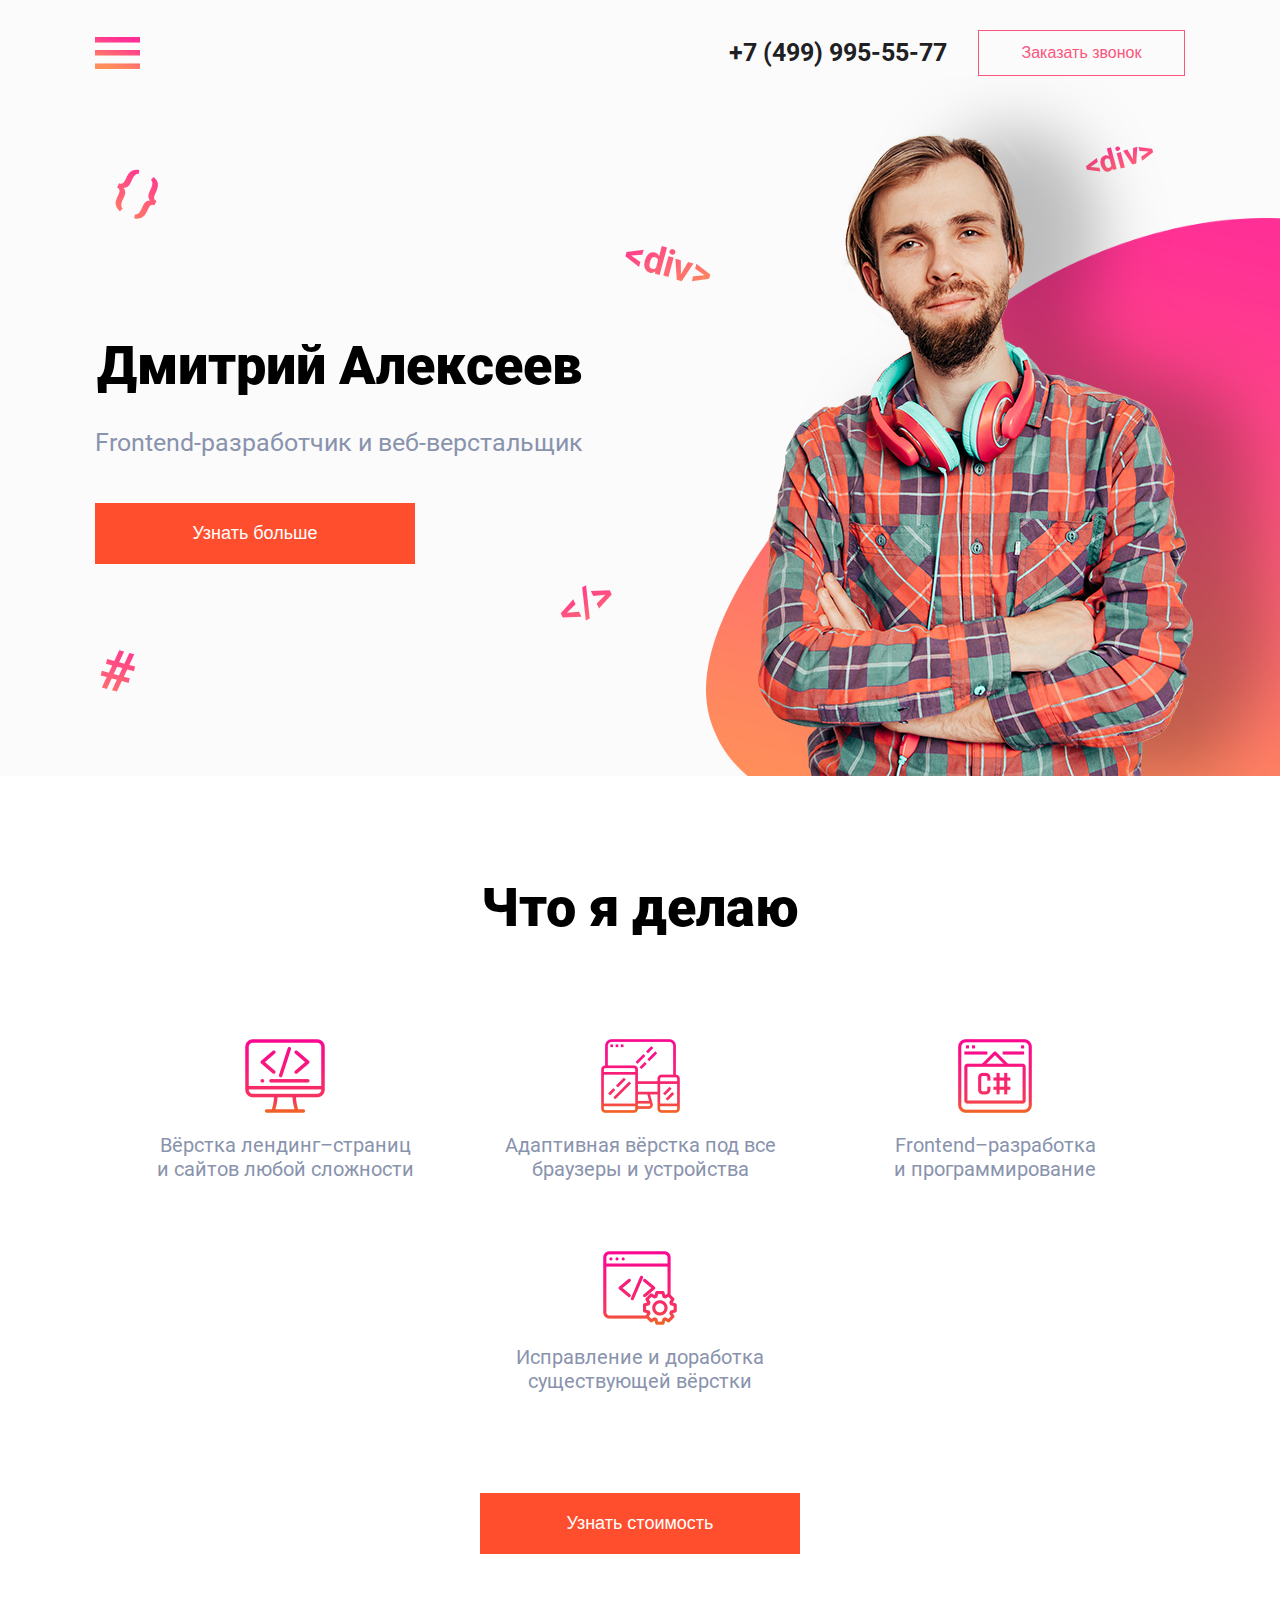
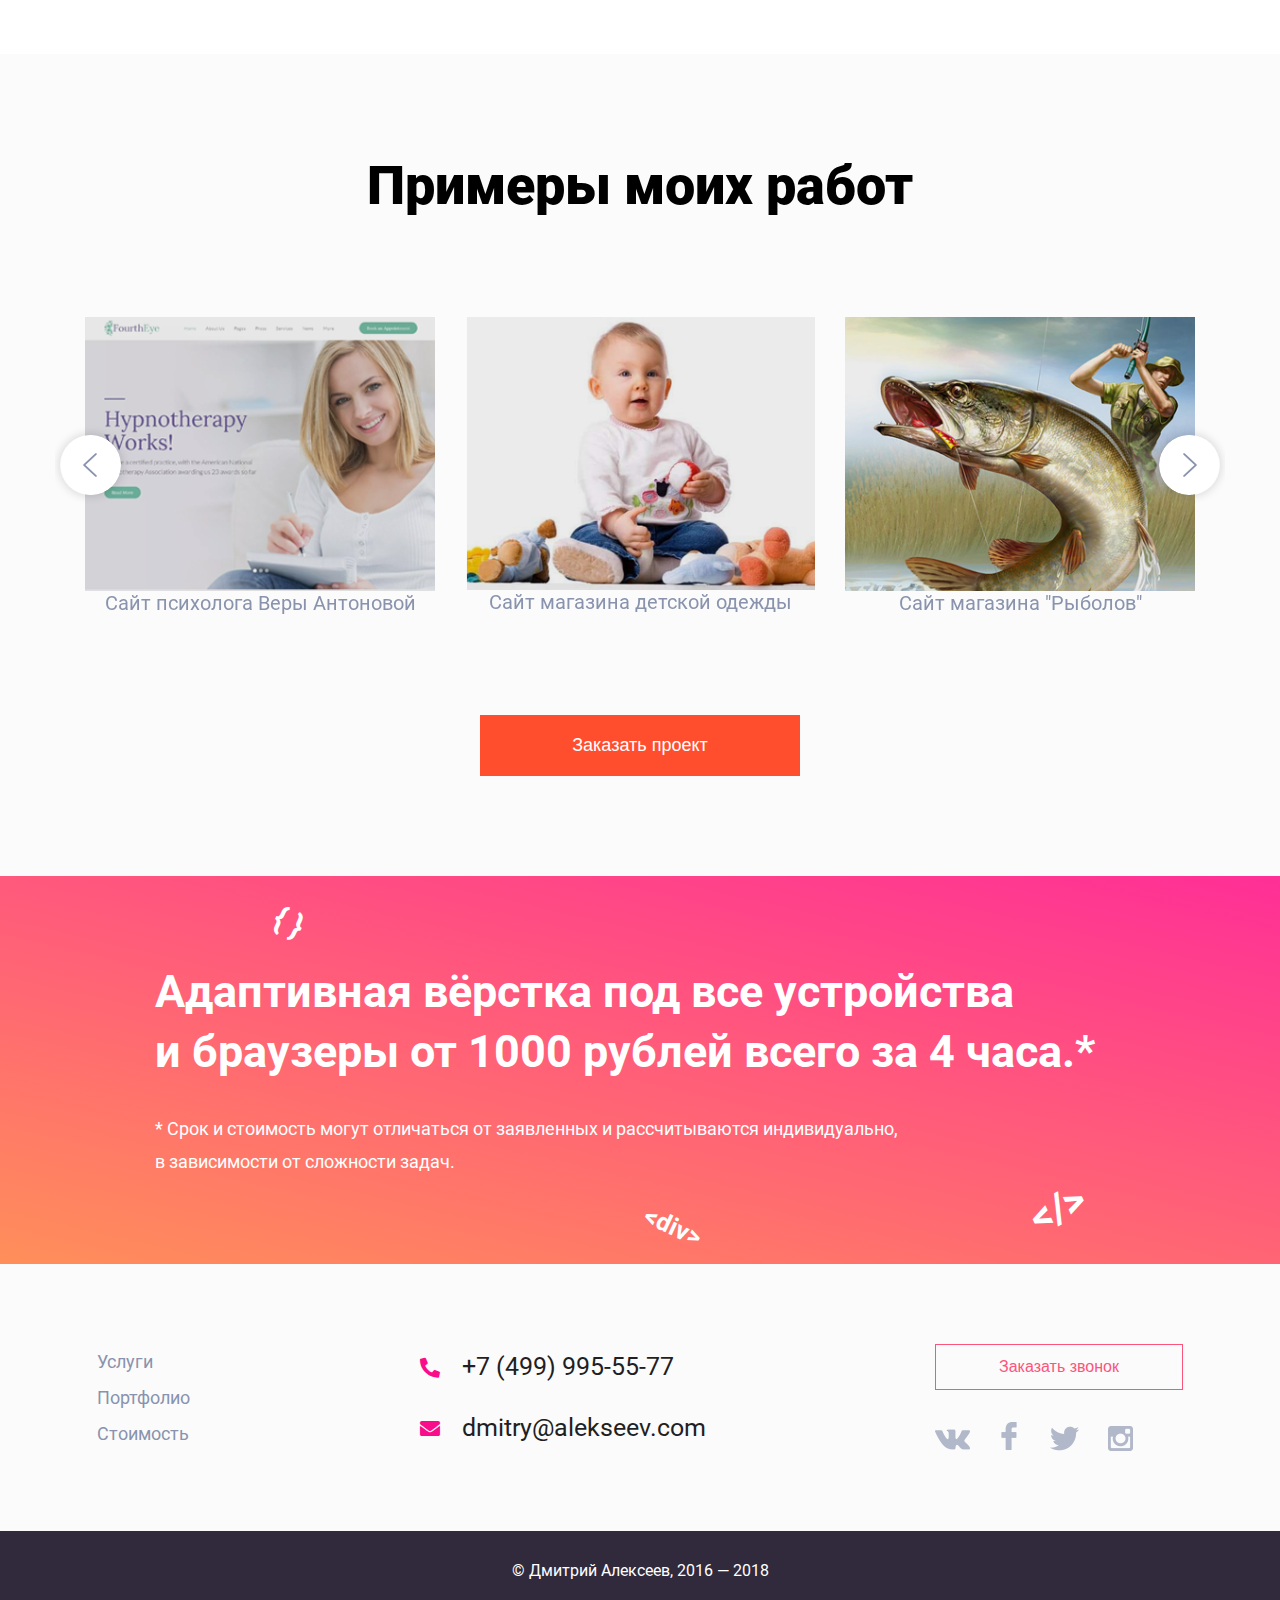
==== index.html @ 18b5cdb7 "first commit" ====
<!DOCTYPE html>
<html lang="ru">

<head>
  <meta charset="utf-8">
  <title>Диплом</title>
  <link rel="stylesheet" type="text/css" href="css/styles.css">
  
  <!-- <link href='http://fonts.googleapis.com/css?family=Roboto' rel='stylesheet' type='text/css'> -->
  <!-- npm run dev -->
  <!-- <script src="js/jquery-3.4.1.min.js" defer></script> -->

  <script src="js/swiper-bundle.min.js"></script>  
  <script src="js/script.js" defer></script>  
  <meta name= "viewport" content= "width=device-width, initial-scale=1, shrink-to-fit=no" >
  <!-- <link rel="stylesheet" href="https://maxcdn.bootstrapcdn.com/font-awesome/4.5.0/css/font-awesome.min.css"> -->
  <link rel="stylesheet" type="text/css" href="css/all.css"><!-- шрифт с иконками -->

  <link rel="apple-touch-icon" sizes="72x72" href="img/ico/apple-touch-icon.png">
  <link rel="icon" type="image/png" sizes="32x32" href="img/ico/favicon-32x32.png">
  <link rel="icon" type="image/png" sizes="16x16" href="img/ico/favicon-16x16.png">
  <link rel="manifest" href="img/ico/site.webmanifest">
  <link rel="mask-icon" href="img/ico/safari-pinned-tab.svg" color="#5bbad5">
  <meta name="msapplication-TileColor" content="#00aba9">
  <meta name="theme-color" content="#ffffff">
</head>

<body>

<header class="header center-wrapper">
  <button class="header__button"></button>
  <nav class="header__navigation navigation">
    <ul class="navigation__menu">
      <li><a href="#">Услуги</a></li>
      <li><a href="#">Портфолио</a></li>
      <li><a href="#">Стоимость</a></li>
    </ul>
  </nav>
  <a class="header__number" 
      href="tel:+74999955577">
      +7 (499) 995-55-77
  </a>
  <button class="header__call-back call-back">Заказать звонок</button>
</header>



<main class="main"> 
  <section class="main__main-character main-character center-wrapper">
    <div class="main-character__photo-wrapper">
      <img
        class="photo"
        src="img/man.png"
        alt="Имя разработчика"
      >      
    </div>
    <div class="main-character__description">
      <h1 class="name">Дмитрий Алексеев</h1>
      <p class="prof">Frontend-разработчик и веб-верстальщик</p>
      <button class="orange-button see-more">Узнать больше</button>
    </div>
    <div class="elements" aria-hidden="true">
        <div class="elements__item elements__item--1">{ }</div>
        <div class="elements__item elements__item--2">&lt;div&gt;</div>
        <div class="elements__item elements__item--3">#</div>
        <div class="elements__item elements__item--4">&lt;div&gt;</div>
        <div class="elements__item elements__item--5">&lt;/&gt;</div>
    </div>
  </section>

  <section class="i-doing">
    <h2 class="title">Что я делаю</h2>
    <ul class="i-doing__group center-wrapper">
      <li class="i-doing__item i-doing__item--1">
        <!-- <img src="img/i-doing/i-doing-1.png"> -->
        <a href="#" class="i-doing__name name-elem">Вёрстка лендинг–страниц
            и&nbsp;сайтов любой сложности</a>
      </li>
      <li class="i-doing__item i-doing__item--2">
        <!-- <img src="img/i-doing/i-doing-2.png"> -->
        <a href="#" class="i-doing__name name-elem">Адаптивная вёрстка под все
            браузеры и&nbsp;устройства</a>
      </li>
      <li class="i-doing__item i-doing__item--3">
        <!-- <img src="img/i-doing/i-doing-3.png"> -->
        <a href="#" class="i-doing__name name-elem">Frontend–разработка
            и&nbsp;программирование</a>
      </li>
      <li class="i-doing__item i-doing__item--4">
          <!-- <img src="img/i-doing/i-doing-4.png"> -->
          <a href="#" class="i-doing__name name-elem">Исправление и доработка
              существующей вёрстки</a>
        </li>
    </ul>
    <button class="orange-button i-doing__cost">Узнать стоимость</button>
  </section>

  <section class="example center-wrapper">
    <h2 class="title">Примеры моих работ</h2>
    <ul class="example__list">
      <li class="example__item">
        <img src="img/examples/example-1.png" alt="сайт-пример">
        <a href="#" class="example__name name-elem">Сайт психолога Веры Антоновой</a>
      </li>
      <li class="example__item">
        <img src="img/examples/example-2.png" alt="сайт-пример">
        <a href="#" class="example__name name-elem">Сайт магазина детской одежды</a>
      </li>
      <li class="example__item">
        <img src="img/examples/example-3.png" alt="сайт-пример">
        <a href="#" class="example__name name-elem">Сайт магазина "Рыболов"</a>
      </li>
    </ul>
    <button class="example__arrow example__arrow--left"></button>
    <button class="example__arrow example__arrow--right"></button>
    <div class="example__pagination"></div>
    <button class="example__to-order orange-button">Заказать проект</button>
  </section>

  <section class="advertising">
      <div class="advertising__message">
        <h2 class="advertising__head">Адаптивная вёрстка под все устройства и&nbsp;браузеры от&nbsp;1000&nbsp;рублей всего за&nbsp;4&nbsp;часа.*</h2>
        <p class="advertising__main">* Срок и&nbsp;стоимость могут отличаться от&nbsp;заявленных и&nbsp;рассчитываются индивидуально, 
        в&nbsp;зависимости от&nbsp;сложности задач.</p>
        <div class="elements" aria-hidden="true">
            <div class="elements__bot-item elements__bot-item--1">{ }</div>
            <div class="elements__bot-item elements__bot-item--2">&lt;/&gt;</div>
            <div class="elements__bot-item elements__bot-item--3">#</div>
            <div class="elements__bot-item elements__bot-item--4">&lt;div&gt;</div>
            <div class="elements__bot-item elements__bot-item--5">{ }</div>
        </div>
      </div>
  </section>
</main>

<footer class="footer">
  <div class="footer__bottom-menu bottom-menu center-wrapper">
    <nav class="bottom-menu__left">
      <ul class="bottom-menu__nav">
        <li><a href="#">Услуги</a></li>
        <li><a href="#">Портфолио</a></li>
        <li><a href="#">Стоимость</a></li>
      </ul>
    </nav>
    <div class="bottom-menu__center">
      <a class="bottom-menu__number" 
      href="tel:+74999955577">
      <i class="fa fa-phone-alt"></i> +7 (499) 995-55-77
      </a>
      <a class="bottom-menu__mail" 
      href="mailto:dmitry@alekseev.com">
      <i class="fa fa-envelope"></i> dmitry@alekseev.com
      </a>
    </div>
    <div class="bottom-menu__right">
      <button class="bottom-menu__call-back call-back">Заказать звонок</button>
      <ul class="social-networks bottom-menu__icon">        
        <li><a href="#" aria-label="Вконтакте" class="social-networks__item social-networks__item--vk"></a></li>
        <li><a href="#" aria-label="Facebook" class="social-networks__item social-networks__item--fb"></a></li>
        <li><a href="#" aria-label="Twitter" class="social-networks__item social-networks__item--tw"></a></li>
        <li><a href="#" aria-label="Instagram" class="social-networks__item social-networks__item--inst"></a></li>
      </ul>
    </div>
  </div>
  <p class="footer__credits">
    &copy; Дмитрий Алексеев, 2016&nbsp;&mdash; 2018
  </p>
</footer>

<!--<a href="#" class="up-button">наверх</a>-->
</body>
</html>
---- css/styles.css ----
﻿/* @font-face {
  font-family:Roboto-Black;
  src: url('../fonts/Roboto-Black.ttf') format('truetype');
}

@font-face {
 font-family:Roboto-Regular;
 src: url('../fonts/Roboto-Regular.ttf') format('truetype');
} */

@font-face {
  font-family: 'Roboto';
  font-style: normal;
  font-weight: 400;
  src: local(''),
       url('../fonts/roboto-v20-latin_cyrillic-regular.woff2') format('woff2'), /* Super Modern Browsers */
       url('../fonts/roboto-v20-latin_cyrillic-regular.woff') format('woff'); /* Modern Browsers */
}

/* roboto-500 - latin_cyrillic */
@font-face {
  font-family: 'Roboto';
  font-style: normal;
  font-weight: 500;
  src: local(''),
       url('../fonts/roboto-v20-latin_cyrillic-500.woff2') format('woff2'), /* Super Modern Browsers */
       url('../fonts/roboto-v20-latin_cyrillic-500.woff') format('woff'); /* Modern Browsers */
}

/* roboto-italic - latin_cyrillic */
@font-face {
  font-family: 'Roboto';
  font-style: italic;
  font-weight: 400;
  src: local(''),
       url('../fonts/roboto-v20-latin_cyrillic-italic.woff2') format('woff2'), /* Super Modern Browsers */
       url('../fonts/roboto-v20-latin_cyrillic-italic.woff') format('woff'); /* Modern Browsers */
}

/* roboto-500italic - latin_cyrillic */
@font-face {
  font-family: 'Roboto';
  font-style: italic;
  font-weight: 500;
  src: local(''),
       url('../fonts/roboto-v20-latin_cyrillic-500italic.woff2') format('woff2'), /* Super Modern Browsers */
       url('../fonts/roboto-v20-latin_cyrillic-500italic.woff') format('woff'); /* Modern Browsers */
}

/* roboto-700 - latin_cyrillic */
@font-face {
  font-family: 'Roboto';
  font-style: normal;
  font-weight: 700;
  src: local(''),
       url('../fonts/roboto-v20-latin_cyrillic-700.woff2') format('woff2'), /* Super Modern Browsers */
       url('../fonts/roboto-v20-latin_cyrillic-700.woff') format('woff'); /* Modern Browsers */
}

/* roboto-900 - latin_cyrillic */
@font-face {
  font-family: 'Roboto';
  font-style: normal;
  font-weight: 900;
  src: local(''),
       url('../fonts/roboto-v20-latin_cyrillic-900.woff2') format('woff2'), /* Super Modern Browsers */
       url('../fonts/roboto-v20-latin_cyrillic-900.woff') format('woff'); /* Modern Browsers */
}

/* roboto-900italic - latin_cyrillic */
@font-face {
  font-family: 'Roboto';
  font-style: italic;
  font-weight: 900;
  src: local(''),
       url('../fonts/roboto-v20-latin_cyrillic-900italic.woff2') format('woff2'), /* Super Modern Browsers */
       url('../fonts/roboto-v20-latin_cyrillic-900italic.woff') format('woff'); /* Modern Browsers */
}

/* roboto-700italic - latin_cyrillic */
@font-face {
  font-family: 'Roboto';
  font-style: italic;
  font-weight: 700;
  src: local(''),
       url('../fonts/roboto-v20-latin_cyrillic-700italic.woff2') format('woff2'), /* Super Modern Browsers */
       url('../fonts/roboto-v20-latin_cyrillic-700italic.woff') format('woff'); /* Modern Browsers */
}














































































html {
  box-sizing: border-box;
}

body {
    margin: 0;
    min-width: 320px;   /*медиа запросы и хром 337px */
    /* font: 14px "Roboto", "Arial", sans-serif ;     */
    font: 14px/20px "Roboto", "Arial", sans-serif ;    
    /* font-family: 'Comic Sans MS Regular', sans-serif; */
    text-decoration-skip-ink: none;
    background-color: #fbfbfb;
}

*,
::before,
::after {
    box-sizing: inherit;   /* Все остальное наследует от хтмл */
}

img {
  max-width: 100%;
  height: auto;
  object-fit: contain;
}

a {   
  text-decoration: none;    
  color: #1f1f24;       
}
a:focus, a:hover{
  /* outline: none;   */
  text-decoration:  underline;
  color: #fc557c;
}

p {
  margin-bottom: 0;
}

h2 {
    margin: 0;
}

ul[class],
ol[class] {
  padding: 0;
  margin: 0;
}

/*Если нужна центровка*/

.center-wrapper {
  max-width: 1170px;
  margin: 0 auto;
}





.header {
  display: flex;
  justify-content: space-between;
  align-items: center;

  padding-top: 30px;
  /* padding: 30px 5px 0; */
}
.navigation__menu {
  display: flex;
  justify-content: space-between;
  list-style-type: none;
  font-size: 16px;

  /* flex-basis: 300px; */
  /* flex-grow: 1; */
}
.navigation__menu li:not(:last-child){
  margin-right: 35px;
}
.header__button {
  background-color: transparent;
  background-image: url('../img/menu.png');
  background-size: 100% 100%;
  padding: 0;
  width: 45px;
  height: 32px;
  border: none;
  outline: none;
  display: none;
}
/* .phone {
  display: flex;
  align-items: center;
  height: 100%;  
} */
.header__number {
  font-size: 25px;
  font-weight: bold;
  margin-left: auto;
  margin-right: 31px;
}
.call-back {
  font-size: 16px;
  color: #fc557c;
  background-color: #fbfbfb;
  width: 207px;
  height: 46px;
  /* border-color: #fc557c;
  border-style: solid; */
  border: 1px solid #fc557c;
  outline: none;

  cursor: pointer;
}



.main{
  overflow-x: hidden;
}
.main-character {
  /* background: linear-gradient(13deg, #ff8f5a, #ff2f96); */

  min-height: 700px;
  display: flex;
  /* flex-direction: column; */
  justify-content: flex-start;
  align-items: center;

  /* margin-top: 30px; */
  padding-top: 30px;

  /* padding-right: 500px;*/
  /* padding-left: 40px;  */

  position: relative;
}
.main-character__photo-wrapper{
  background-image: /*url('../img/man.png'),*/
                    url('../img/backgroung-image3.png');
                    
  background-repeat: no-repeat;

  background-position: /*right 79% center,*/
                       100% 100%;
                       
  /* height: 715px;  */
  width: 919px;      
  
  position: absolute;
  right: -474px;
  bottom: 0;

  /* object-position: bottom; */
}
.photo{
  margin-left: 78px;
  vertical-align: bottom;
}
.name {
  font-size: 80px;
  line-height: 95px;
  margin: 0px 0;
  text-align: center;
  /* font-family: "Roboto-Black", "Arial", sans-serif ; */
  font-weight: 900;
}
.prof {
  font-size: 25px;
  color: #8993ad;
  margin-bottom: 50px;
  margin-top: 20px;
}
.orange-button {
  font-size: 18px;
  color: white;
  background-color: #ff4e2e;
  height: 61px;
  width: 270px;
  border: none;

  cursor: pointer;
}

.elements{
  position: absolute; 
  top: 0; 
  left: 0; 
  width: 100%; 
  height: 100%;
  z-index: -1;
}
.elements--active div{
  transition: 2s;
}
.elements__item{
  line-height: normal;
  font-weight: bold;  

  color: #ff2f96;
  background: linear-gradient(0deg, #ff8f5a -24%, #ff2f96);
  -webkit-background-clip: text;
  -webkit-text-fill-color: transparent;

  position: absolute;  
  /* transition: 1s; */
  /* top: 300px;
  left: 500px; */
  top: 50%;
  left: 50%;
}
.elements--active .elements__item--1{
  top: 83px;
  left: -192px;
  font-size: 48px;
  transform: rotate(25deg);
}
.elements__item--2{
  left: auto;
  right: 45%;
}
.elements--active .elements__item--2{
  top: 118px;
  right: 696px;
  font-size: 30px;
  transform: rotate(-15deg);

  background: linear-gradient(0deg, #ff8f5a -53%, #ff2f96);
  -webkit-background-clip: text;
  -webkit-text-fill-color: transparent;
}
.elements--active .elements__item--3{
  top: 297px;
  left: -114px;
  font-size: 57px;
  transform: rotate(15deg);
}
.elements--active .elements__item--4{
  top: 450px;
  left: 574px;
  font-size: 38px;
  transform: rotate(15deg);

  background: linear-gradient(-45deg, #ff8f5a 5%, #ff2f96);
  -webkit-background-clip: text;
  -webkit-text-fill-color: transparent;
}
.elements--active .elements__item--5{
  top: 570px;
  left: 16px;
  font-size: 41px;
  transform: rotate(-25deg);

  background: linear-gradient(0deg, #ff8f5a -53%, #ff2f96);
  -webkit-background-clip: text;
  -webkit-text-fill-color: transparent;
}




.i-doing{
  background-color: #ffffff;
  padding: 100px 0;
}
.i-doing__group.center-wrapper {
  max-width: 1170px;
  margin: 0 auto;
}
.i-doing__item {
  display: flex;
  flex-direction: column;  
  align-items: center;
  justify-content: flex-end;
  /* margin: 0 15px; */
  margin: 0 15px 70px;

  background-image: url('../img/i-doing/i-doing-1.png');
  background-repeat: no-repeat;
  background-position: center top;
  height: 142px;
}
.i-doing__item--2 {
  background-image: url('../img/i-doing/i-doing-2.png');
}
.i-doing__item--3 {
  background-image: url('../img/i-doing/i-doing-3.png');
}
.i-doing__item--4 {
  background-image: url('../img/i-doing/i-doing-4.png');
}
/* .i-doing__name{
display: block;
} */
/* .i-doing__item img {
  width: 74px;
  margin-bottom: 20px;
} */
.i-doing__cost{
  margin: 30px auto 0;
  display: block;
}








.example {
  /* flex-wrap: wrap; */
  /* display: flex;
  flex-direction: column;  
  justify-content: space-evenly;
  align-items: center; */

  padding: 100px 30px; /*не больше spaceBetween*/
  overflow-x: hidden;  /*for slider */
  position: relative;

  /* height: 860px; */
}
.title{
  font-size: 54px;
  line-height: normal;

  font-weight: 800;
  text-align: center;

  margin-bottom: 100px;
}
.example__list, .i-doing__group{
  display: flex;
  line-height: normal;
  /* align-items: center; */
  /* list-style: none; */
  
}
.example__arrow {
  background-image: url('../img/arrow.png');
  width: 61px;
  height: 60px;

  background-color: transparent;
  border: none;
  outline: none;
  padding: 0;

  position: absolute;
  left: 5px;
  top: calc(50% - 30px);

  border-radius: 50px;
  box-shadow: 0px 0px 10px 1px #00000025;

  cursor: pointer;
}
.example__arrow--right {
  transform: rotate(180deg);
  /* left: calc(100% - 45px); */
  left: auto;
  right: 5px;
}
.example__item {
  flex-shrink: 0; /* for slider */

  display: flex;
  flex-direction: column;  

  /* padding: 0 15px; */
  /* margin: 0 15px; */
}
.example__item img {
  display: block;
  width: 100%;
  /* height: 100%; */
  object-position: top;

  /* height: 250px; */
}

.name-elem {
  font-size: 20px;
  color: #8993ad;
  text-align: center;
}
.example__pagination{
  display: none;
  justify-content: center;
  margin-top: 100px;
}
.example__pagination-item{
  background-color: #EBEBEB;

  /* border: 1px solid #000; */
  flex-shrink: 0;
  width: 18px;
  height: 18px;
  border-radius: 50%;
  margin: 0 15px;
}
.example__pagination-item_active{
  background-color: #FF4E2E;
  /* border-color: #3366ff;*/
}
.example__to-order{
  margin: 100px auto 0;
  display: block;
}



.advertising {
  background: linear-gradient(13deg, #ff8f5a, #ff2f96);
  padding: 86px 38px;
  /* display: flex;
  justify-content: center; */
  position: relative;
  z-index: -2;
}
.advertising__message{
  margin: 0 auto;
  max-width: 970px;
  position: relative;
}
.advertising__head {
  font-size: 45px;
  line-height: 60px;
  color: white;
  /* max-width: 970px; */
}
.advertising__main {
  font-size: 18px;
  line-height: 33px;
  color: white;
  max-width: 764px;
  margin-top: 30px;
}

.elements__bot-item{
  line-height: normal;
  font-weight: bold;  

  color: white;
  position: absolute;

  top: 50%;
}
/* .advertising__tags-bot-group{
  position: absolute; 
  top: 0; 
  left: 0; 
  width: 100%; 
  height: 100%;
  z-index: -1;
} */
.elements__bot-item--1,
.elements__bot-item--3{
  left: 50%;
}
.elements__bot-item--2,
.elements__bot-item--4,
.elements__bot-item--5{
  right: 50%;
}
.elements--active .elements__bot-item--1{
  top: -27px;
  left: -289px;
  font-size: 48px;
  transform: rotate(25deg);
}
.elements--active .elements__bot-item--2{
  top: -13px;
  right: -216px;
  font-size: 41px;
  transform: rotate(-25deg);
}
.elements--active .elements__bot-item--3{
  top: 188px;
  left: -193px;
  font-size: 57px;
  transform: rotate(25deg);
}
.elements--active .elements__bot-item--4{
  top: 236px;
  right: -49px;
  font-size: 38px;
  transform: rotate(25deg);
}
.elements--active .elements__bot-item--5{
  top: 175px;
  right: -288px;
  font-size: 50px;
  transform: rotate(-25deg);
}


.bottom-menu {
  display: flex;
  justify-content: space-between;
  align-items: center;
  padding: 80px 42px;
  /* padding-top: 30px; */
  /* padding: 30px 5px 0; */
}
/* .bottom-menu__left{
  margin: 10px 0px;
} */
.bottom-menu__nav{
  list-style-type: none;
  font-size: 18px;
}
.bottom-menu__nav a{
  color: #8993ad;
}
.bottom-menu__nav li:not(:last-child){
  margin-bottom: 16px;
}


.bottom-menu__center a{
  display: block;
  font-size: 25px;
  font-weight: normal;
}
.bottom-menu__mail{
  margin-top: 40px;
}
.fa {
  color: #fa0d8a;
  margin-right: 16px;
  font-size: 20px;
}

.bottom-menu__right .call-back{
  width: 248px;
}
.bottom-menu__icon.bottom-menu__icon{
  margin-top: 32px;
}
.social-networks{
  display: flex; 
  list-style-type: none;
}
.social-networks__item{
  display: block;
  width: 36px;
  height: 29px;
  margin-right: 20px;
  background-image: url('../img/Soc-net.png');
}
.social-networks__item--fb{
  background-position: -55px 0;
}
.social-networks__item--tw{
  background-position: -108px 0;
}
.social-networks__item--inst{
  background-position: 46px 0;
}


.footer__credits {
  background-color: #31293c;
  color: white;
  text-align: center;
  padding: 30px 0;
  font-size: 16px;
  margin: 0;
}

/*//////////////////////////////////////////*/
/*//////////////////////////////////////////*/
/*//////////////////////////////////////////*/
/* @media (max-width: 1364px){  */
@media (max-width: 1575px){
  .header {
  padding: 30px 40px 0;
  }
  .header__navigation{
    display: none;
  }

  .header__button {
    display: block;
  }
  
  .name {
    font-size: 54px;
  }
  .main-character {
    /* background-position: calc(100% + 94px) 100%,
                         calc(100% + 274px) 100%; */
    /* padding-right: 425px; */
    padding-left: 40px;

    /* overflow-x: hidden; */
  }
  .main-character__photo-wrapper{
    right: -400px;
    background-size: 100% 78%;
  }
  .photo{
    margin-left: 52px;
  }

  .elements__item--4.elements__item,
  .elements__item--5.elements__item{
    left: auto;
    right: 45%
  }
  .elements--active .elements__item--1{
    top: 88px;
    left: 61px;
  }
  .elements--active .elements__item--2{
    top: 64px;
    right: 70px;
  }
  .elements--active .elements__item--3{
    top: 562px;
    left: 45px;
  }
  .elements--active .elements__item--4{
    top: 166px;
    right: 512px;
  }
  .elements--active .elements__item--5{
    top: 502px;
    right: 611px;
  }
  .orange-button {
    width: 320px;
  }

  .i-doing__group {
    flex-wrap: wrap;
    justify-content: center;
  }
  .i-doing__item {
    width: 325px;
  }

  .elements--active .elements__bot-item--1{
    top: -59px;
    left: 119px;
    font-size: 32px;
  }
  .elements--active .elements__bot-item--2{
    top: 222px;
    right: 39px;
  }
  .elements--active .elements__bot-item--3{
    display: none;
  }
  .elements--active .elements__bot-item--4{
    top: 250px;
    right: 422px;
    font-size: 25px;
  }
  .elements--active .elements__bot-item--5{
    display: none;
  }
}

@media (max-width: 1024px){
  .example__arrow{
    display: none;
  }
  .example__pagination{
    display: flex;
  }
}

@media (max-width: 1000px){ 
  .name {
    font-size: 30px;
    line-height: normal;
  }
  .prof {
    font-size: 16px;
    text-align: center;
    margin-top: 15px;
    margin-bottom: 30px;
  }
  .advertising__head {
    font-size: 28px;
    line-height: 42px;
  }
  .advertising__main {
    font-size: 15px;
  }

  .advertising {
    padding: 43px 20px;
  }
  .elements__bot-item{
    display: none;
  }
}

@media (max-width: 832px){ 

  .center-wrapper{
    padding: 0 20px;
  }
  ul[class].center-wrapper {
    padding: 0 20px;
  }
  
/* @media (max-width: 700px){ */
  .header {
    padding-top: 30px;
  }
  .header__button {
    width: 24px;
    height: 18px;
  }
  .header__number {
    font-size: 18px;
    margin-left: 0;
    margin-right: 0;
  }
  .header .call-back {
    background-color: transparent;
    background-image: url('../img/phone.png');
    width: 26px;
    height: 26px;
    border: none;
    font-size: 0;
  }
  .button-call {
    display: block;
  }
  
  .main-character {
    /* background-position: calc(50% + 65px) -7%,
    50% 23%;
    background-size: 320px auto, 415px auto; */
    flex-direction: column;
    justify-content: space-between;
    align-items: center;
    /* margin: 50px 0 0; */
    padding-top: 30px;
    min-height: 580px;
    /* height: 580px; */
    width: 100%;
    background-color: #fbfbfb;
    z-index: -2;
  }
  .main-character__photo-wrapper{
    position: static;
    /* left: 0;
    bottom: 205px; */
    background-size: 50% 79%;
    background-position: 50% 100%;

    display: flex;
    flex-direction: column;
    justify-content: flex-end;
    align-items: center;
  }
  .photo{
    height: 394px; 
    width: 320px;   
    object-fit: contain;
    object-position: bottom;

    margin-left: 130px;
  }
  .name{
    margin-top: 23px;
  }
  .main-character__description {
    display: flex;
    flex-direction: column; 
    align-items: center;

    justify-content: center;

    width: calc(100% + 40px);
    background-color: #FFF;

  }
  .elements--active .elements__item--1{
    font-size: 25px;
    top: 50px;
    left: 50px;
  }
  .elements--active .elements__item--2{
    display: none;
  }
  .elements--active .elements__item--3{
    font-size: 29px;
    top: 144px;
    left: 36px;
  }
  .elements--active .elements__item--4{
    font-size: 15px;
    top: 80px;
    right: 30px;
  }
  .elements--active .elements__item--5{
    font-size: 19px;
    top: 25px;
    right: 127px;
  }


  .i-doing {
    padding: 50px 0;
  }
  .i-doing__item {
    width: 260px;
    height: 115px;
    background-size: 61px 57px;
  }
  .i-doing__cost {
    margin: 0 auto;
  }



  .example{
    padding: 50px 20px;
  }
  .title{
    font-size: 30px;
    margin-bottom: 50px;
  }
  .name-elem {
    font-size: 16px;
  }
  .example__pagination-item{
    width: 10px;
    height: 10px;
    margin: 0 8px;
  }
  .example__pagination{
    margin-top: 50px;
  }
  .example__to-order {
    margin: 50px auto 0;
  }
  .orange-button {
    width: 280px;
  }


  .bottom-menu {
    flex-direction: column;
    padding: 50px 20px;
    align-items: center;
  }
  .bottom-menu__left{
    margin: 0;
    width: 280px;
  }
  .bottom-menu__nav{
    font-size: 15px;
  }
  .bottom-menu__center{
    margin: 40px 0 30px;
    width: 280px;
  }
  .bottom-menu__center a{
    font-size: 20px;
    color: #8993ad;
  }
  .bottom-menu__mail{
    margin-top: 30px;
  }
  .fa {
    font-size: 14px;
  }


  .bottom-menu__right .call-back {
    color: white;
    background-color: #ff4e2e;
    border: none;
    font-size: 16px;

    width: 280px;
    height: 55px;
  }
  .bottom-menu__icon{
    margin-top: 50px;
  }

  .footer__credits {
    padding: 20px 0;
    font-size: 12px;
  }

}
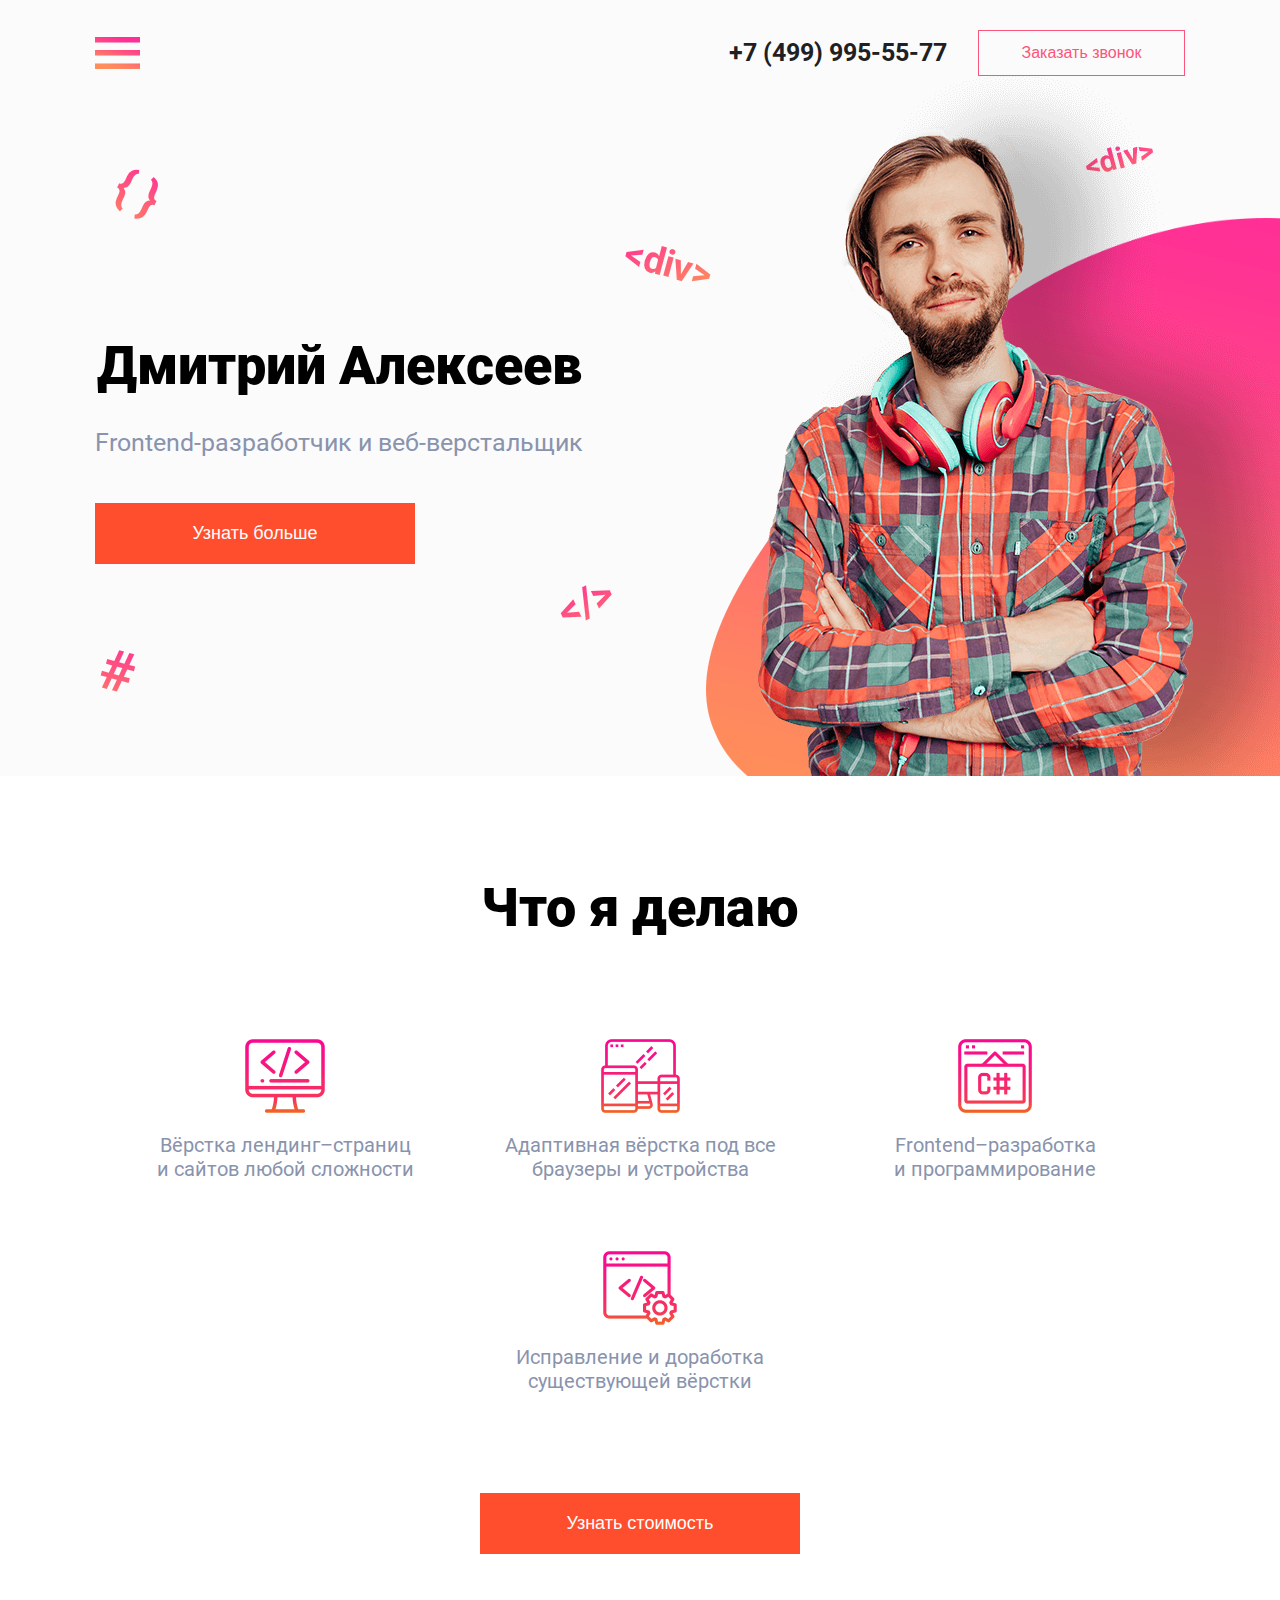
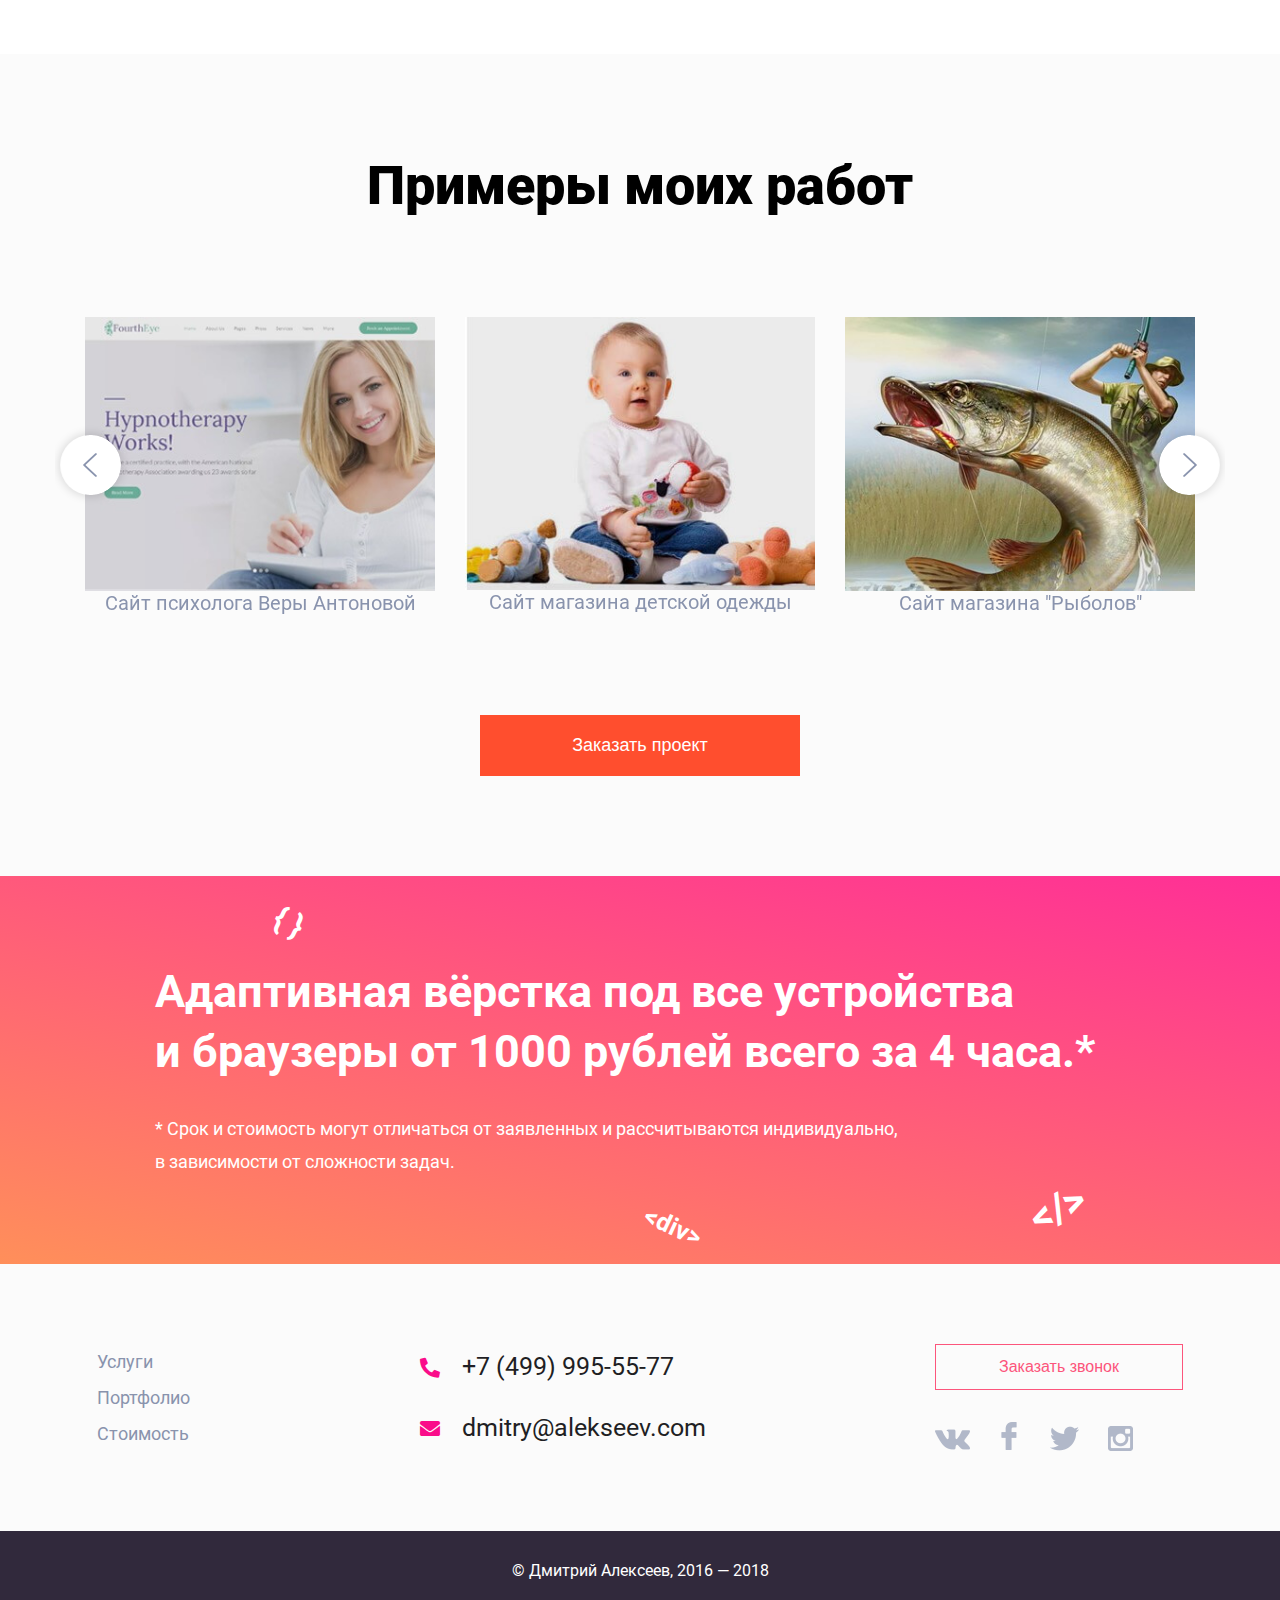
==== commit 3fb08a11: "final" ====
--- a/index.html
+++ b/index.html
@@ -4,17 +4,21 @@
 <head>
   <meta charset="utf-8">
   <title>Диплом</title>
-  <link rel="stylesheet" type="text/css" href="css/styles.css">
+  <link rel="stylesheet" type="text/css" href="css/styles.css?1.00">
+  <link rel="stylesheet" type="text/css" href="css/img-font.css?1.00"><!-- шрифт с иконками -->
+  <!-- <link rel="stylesheet" href="https://maxcdn.bootstrapcdn.com/font-awesome/4.5.0/css/font-awesome.min.css"> -->
+  <link rel="preload" href="../fonts/roboto-v20-latin_cyrillic-regular.woff2" as="font" type="font/woff2" crossorigin>
+  <link rel="preload" href="../fonts/webfonts/fa-solid-900.woff2" as="font" type="font/woff2" crossorigin>
+  <link rel="preload" href="../fonts/roboto-v20-latin_cyrillic-900.woff2" as="font" type="font/woff2" crossorigin>
   
   <!-- <link href='http://fonts.googleapis.com/css?family=Roboto' rel='stylesheet' type='text/css'> -->
   <!-- npm run dev -->
   <!-- <script src="js/jquery-3.4.1.min.js" defer></script> -->
 
-  <script src="js/swiper-bundle.min.js"></script>  
+  <script src="js/swiper-bundle.min.js" defer></script>  
+  <script src="js/inputmask.min.js" defer></script>  
   <script src="js/script.js" defer></script>  
-  <meta name= "viewport" content= "width=device-width, initial-scale=1, shrink-to-fit=no" >
-  <!-- <link rel="stylesheet" href="https://maxcdn.bootstrapcdn.com/font-awesome/4.5.0/css/font-awesome.min.css"> -->
-  <link rel="stylesheet" type="text/css" href="css/all.css"><!-- шрифт с иконками -->
+  <meta name= "viewport" content= "width=device-width, initial-scale=1, shrink-to-fit=no" >  
 
   <link rel="apple-touch-icon" sizes="72x72" href="img/ico/apple-touch-icon.png">
   <link rel="icon" type="image/png" sizes="32x32" href="img/ico/favicon-32x32.png">
@@ -28,12 +32,13 @@
 <body>
 
 <header class="header center-wrapper">
-  <button class="header__button"></button>
+  <button class="header__button" aria-label="меню"></button>
+  <div class="header__overlay"></div>
   <nav class="header__navigation navigation">
     <ul class="navigation__menu">
-      <li><a href="#">Услуги</a></li>
-      <li><a href="#">Портфолио</a></li>
-      <li><a href="#">Стоимость</a></li>
+      <li><a href="#i-doing" class="navigation__item">Услуги</a></li>
+      <li><a href="#example" class="navigation__item">Портфолио</a></li>
+      <li><a href="#advertising" class="navigation__item">Стоимость</a></li>
     </ul>
   </nav>
   <a class="header__number" 
@@ -46,7 +51,7 @@
 
 
 <main class="main"> 
-  <section class="main__main-character main-character center-wrapper">
+  <section class="main-character center-wrapper">
     <div class="main-character__photo-wrapper">
       <img
         class="photo"
@@ -99,20 +104,20 @@
     <h2 class="title">Примеры моих работ</h2>
     <ul class="example__list">
       <li class="example__item">
-        <img src="img/examples/example-1.png" alt="сайт-пример">
+        <img src="img/examples/example-1.jpg" alt="сайт-пример">
         <a href="#" class="example__name name-elem">Сайт психолога Веры Антоновой</a>
       </li>
       <li class="example__item">
-        <img src="img/examples/example-2.png" alt="сайт-пример">
+        <img src="img/examples/example-2.jpg" alt="сайт-пример">
         <a href="#" class="example__name name-elem">Сайт магазина детской одежды</a>
       </li>
       <li class="example__item">
-        <img src="img/examples/example-3.png" alt="сайт-пример">
+        <img src="img/examples/example-3.jpg" alt="сайт-пример">
         <a href="#" class="example__name name-elem">Сайт магазина "Рыболов"</a>
       </li>
     </ul>
-    <button class="example__arrow example__arrow--left"></button>
-    <button class="example__arrow example__arrow--right"></button>
+    <button class="example__arrow example__arrow--left" aria-label="стрелка влево"></button>
+    <button class="example__arrow example__arrow--right" aria-label="стрелка вправо"></button>
     <div class="example__pagination"></div>
     <button class="example__to-order orange-button">Заказать проект</button>
   </section>
@@ -131,15 +136,32 @@
         </div>
       </div>
   </section>
+
+  <div class="pop-up">
+    <div class="pop-up__overlay"></div>
+    <div class="pop-up__menu">
+          <p>*Введите имя:</p>
+          <input class="pop-up__name" type="text" maxlength="50" placeholder="Имя">
+          <p>*Введите телефон:</p>
+          <input class="pop-up__number" type="tel" maxlength="50" placeholder="8 (___) ___-__-__">
+          <p class="pop-up__label">Введите email:</p>
+          <input class="pop-up__email" type="email" maxlength="50" placeholder="email">
+          <p>С вами свяжутся в ближайшее время</p>
+          <button class="pop-up__button orange-button">Отправить</button>
+          <p>* - поля обязательные к заполениню</p>
+          <button class="pop-up__close" type="submit" aria-label="закрыть"></button>  
+    </div>
+  </div>
+
 </main>
 
 <footer class="footer">
-  <div class="footer__bottom-menu bottom-menu center-wrapper">
+  <div class="bottom-menu center-wrapper">
     <nav class="bottom-menu__left">
       <ul class="bottom-menu__nav">
-        <li><a href="#">Услуги</a></li>
-        <li><a href="#">Портфолио</a></li>
-        <li><a href="#">Стоимость</a></li>
+        <li><a href="#i-doing">Услуги</a></li>
+        <li><a href="#example">Портфолио</a></li>
+        <li><a href="#advertising">Стоимость</a></li>       
       </ul>
     </nav>
     <div class="bottom-menu__center">
@@ -154,7 +176,7 @@
     </div>
     <div class="bottom-menu__right">
       <button class="bottom-menu__call-back call-back">Заказать звонок</button>
-      <ul class="social-networks bottom-menu__icon">        
+      <ul class="bottom-menu__icon social-networks">        
         <li><a href="#" aria-label="Вконтакте" class="social-networks__item social-networks__item--vk"></a></li>
         <li><a href="#" aria-label="Facebook" class="social-networks__item social-networks__item--fb"></a></li>
         <li><a href="#" aria-label="Twitter" class="social-networks__item social-networks__item--tw"></a></li>
--- a/css/styles.css
+++ b/css/styles.css
@@ -15,6 +15,7 @@
   src: local(''),
        url('../fonts/roboto-v20-latin_cyrillic-regular.woff2') format('woff2'), /* Super Modern Browsers */
        url('../fonts/roboto-v20-latin_cyrillic-regular.woff') format('woff'); /* Modern Browsers */
+  font-display: swap;
 }
 
 /* roboto-500 - latin_cyrillic */
@@ -25,6 +26,7 @@
   src: local(''),
        url('../fonts/roboto-v20-latin_cyrillic-500.woff2') format('woff2'), /* Super Modern Browsers */
        url('../fonts/roboto-v20-latin_cyrillic-500.woff') format('woff'); /* Modern Browsers */
+  font-display: swap;
 }
 
 /* roboto-italic - latin_cyrillic */
@@ -35,6 +37,7 @@
   src: local(''),
        url('../fonts/roboto-v20-latin_cyrillic-italic.woff2') format('woff2'), /* Super Modern Browsers */
        url('../fonts/roboto-v20-latin_cyrillic-italic.woff') format('woff'); /* Modern Browsers */
+  font-display: swap;
 }
 
 /* roboto-500italic - latin_cyrillic */
@@ -45,6 +48,7 @@
   src: local(''),
        url('../fonts/roboto-v20-latin_cyrillic-500italic.woff2') format('woff2'), /* Super Modern Browsers */
        url('../fonts/roboto-v20-latin_cyrillic-500italic.woff') format('woff'); /* Modern Browsers */
+  font-display: swap;
 }
 
 /* roboto-700 - latin_cyrillic */
@@ -55,6 +59,7 @@
   src: local(''),
        url('../fonts/roboto-v20-latin_cyrillic-700.woff2') format('woff2'), /* Super Modern Browsers */
        url('../fonts/roboto-v20-latin_cyrillic-700.woff') format('woff'); /* Modern Browsers */
+  font-display: swap;
 }
 
 /* roboto-900 - latin_cyrillic */
@@ -65,6 +70,7 @@
   src: local(''),
        url('../fonts/roboto-v20-latin_cyrillic-900.woff2') format('woff2'), /* Super Modern Browsers */
        url('../fonts/roboto-v20-latin_cyrillic-900.woff') format('woff'); /* Modern Browsers */
+  font-display: swap;
 }
 
 /* roboto-900italic - latin_cyrillic */
@@ -75,6 +81,7 @@
   src: local(''),
        url('../fonts/roboto-v20-latin_cyrillic-900italic.woff2') format('woff2'), /* Super Modern Browsers */
        url('../fonts/roboto-v20-latin_cyrillic-900italic.woff') format('woff'); /* Modern Browsers */
+  font-display: swap;
 }
 
 /* roboto-700italic - latin_cyrillic */
@@ -85,6 +92,7 @@
   src: local(''),
        url('../fonts/roboto-v20-latin_cyrillic-700italic.woff2') format('woff2'), /* Super Modern Browsers */
        url('../fonts/roboto-v20-latin_cyrillic-700italic.woff') format('woff'); /* Modern Browsers */
+  font-display: swap;
 }
 
 
@@ -171,8 +179,7 @@
 body {
     margin: 0;
     min-width: 320px;   /*медиа запросы и хром 337px */
-    /* font: 14px "Roboto", "Arial", sans-serif ;     */
-    font: 14px/20px "Roboto", "Arial", sans-serif ;    
+    font: 14px/20px 'Roboto', 'Arial', sans-serif ;    
     /* font-family: 'Comic Sans MS Regular', sans-serif; */
     text-decoration-skip-ink: none;
     background-color: #fbfbfb;
@@ -232,18 +239,42 @@
 
   padding-top: 30px;
   /* padding: 30px 5px 0; */
+}
+.header__overlay {
+  display: none;
+  position: fixed;
+  width: 100%;
+  height: 100%;
+  top: 0;
+  left: 0;
+  z-index: 2;
+}
+.header__navigation.header__navigation--menu {
+  display: block;
+  position: absolute;
+  top: 90px;
+  z-index: 5;
+  background-color: #fbfbfb;
+  /* border: 0.5px solid #ff2f96; */
 }
 .navigation__menu {
   display: flex;
   justify-content: space-between;
   list-style-type: none;
   font-size: 16px;
-
   /* flex-basis: 300px; */
   /* flex-grow: 1; */
 }
+.navigation__menu--burger{
+  flex-direction: column;
+  font-size: 22px;
+}
 .navigation__menu li:not(:last-child){
   margin-right: 35px;
+}
+.navigation__menu--burger li:not(:last-child){
+  margin-bottom: 20px;
+  margin-right: 0px;
 }
 .header__button {
   background-color: transparent;
@@ -330,7 +361,6 @@
   line-height: 95px;
   margin: 0px 0;
   text-align: center;
-  /* font-family: "Roboto-Black", "Arial", sans-serif ; */
   font-weight: 900;
 }
 .prof {
@@ -348,6 +378,7 @@
   border: none;
 
   cursor: pointer;
+  transition: color 0.3s;
 }
 
 .elements{
@@ -595,13 +626,13 @@
 .advertising__head {
   font-size: 45px;
   line-height: 60px;
-  color: white;
+  color: #fff;
   /* max-width: 970px; */
 }
 .advertising__main {
   font-size: 18px;
   line-height: 33px;
-  color: white;
+  color: #fff;
   max-width: 764px;
   margin-top: 30px;
 }
@@ -610,19 +641,11 @@
   line-height: normal;
   font-weight: bold;  
 
-  color: white;
+  color: #fff;
   position: absolute;
 
   top: 50%;
 }
-/* .advertising__tags-bot-group{
-  position: absolute; 
-  top: 0; 
-  left: 0; 
-  width: 100%; 
-  height: 100%;
-  z-index: -1;
-} */
 .elements__bot-item--1,
 .elements__bot-item--3{
   left: 50%;
@@ -661,6 +684,57 @@
   right: -288px;
   font-size: 50px;
   transform: rotate(-25deg);
+}
+
+.pop-up {
+  display: none;
+}
+.pop-up__overlay {
+  position: fixed;
+  width: 100%;
+  height: 100%;
+  top: 0;
+  left: 0;
+}
+.pop-up__menu {
+  position: fixed;
+  border: 1px solid #ff2f96;
+  background-color: #EBEBEB;
+  padding: 10px 20px;
+  width: 320px;
+  height: 500px;
+  top: 50%;
+  left: 50%;
+  transform: translate(-50%, -50%);
+  /* top: calc(50% - 500px); */
+  font-size: 18px;
+}
+.pop-up__menu p {
+  margin-bottom: 10px;
+  line-height: 24px;
+}
+.pop-up__menu input {
+  border: 1px solid #ff2f96;
+  height: 40px;
+  width: 277px;
+  font-size: 28px;
+}
+.pop-up__menu .pop-up__button {
+  width: 280px;
+  height: 50px;
+}
+.pop-up__close{
+  background-image: url('../img/cross.png');
+  background-repeat: no-repeat;
+  background-size: 100% 100%;
+  width: 20px;
+  height: 20px;
+  border: none;
+  background-color: transparent;
+
+  position: absolute;
+  top: 10px;
+  right: 10px;
 }
 
 
@@ -731,7 +805,7 @@
 
 .footer__credits {
   background-color: #31293c;
-  color: white;
+  color: #fff;
   text-align: center;
   padding: 30px 0;
   font-size: 16px;
@@ -880,6 +954,9 @@
 /* @media (max-width: 700px){ */
   .header {
     padding-top: 30px;
+  }
+  .header__navigation.header__navigation--menu {
+    top: 75px;
   }
   .header__button {
     width: 24px;
@@ -915,7 +992,7 @@
     /* height: 580px; */
     width: 100%;
     background-color: #fbfbfb;
-    z-index: -2;
+    z-index: 0;
   }
   .main-character__photo-wrapper{
     position: static;
@@ -1045,7 +1122,7 @@
 
 
   .bottom-menu__right .call-back {
-    color: white;
+    color: #fff;
     background-color: #ff4e2e;
     border: none;
     font-size: 16px;
--- a/css/img-font.css
+++ b/css/img-font.css
@@ -0,0 +1,32 @@
+.fa {
+  -moz-osx-font-smoothing: grayscale;
+  -webkit-font-smoothing: antialiased;
+  display: inline-block;
+  font-style: normal;
+  font-variant: normal;
+  text-rendering: auto;
+  line-height: 1; }
+
+.fa-envelope:before {
+  content: "\f0e0"; }
+
+.fa-phone-alt:before {
+  content: "\f879"; }
+
+@font-face {
+  font-family: 'Font Awesome 5 Free';
+  font-style: normal;
+  font-weight: 900;
+  font-display: block;
+  src:  url("../fonts/webfonts/fa-solid-900.eot");
+  src:  url("../fonts/webfonts/fa-solid-900.eot?#iefix") format("embedded-opentype"),
+        url("../fonts/webfonts/fa-solid-900.woff2") format("woff2"),
+        url("../fonts/webfonts/fa-solid-900.woff") format("woff"),
+        url("../fonts/webfonts/fa-solid-900.ttf") format("truetype"),
+        url("../fonts/webfonts/fa-solid-900.svg#fontawesome") format("svg");
+}
+
+.fa,
+.fas {
+  font-family: 'Font Awesome 5 Free';
+  font-weight: 900; }
